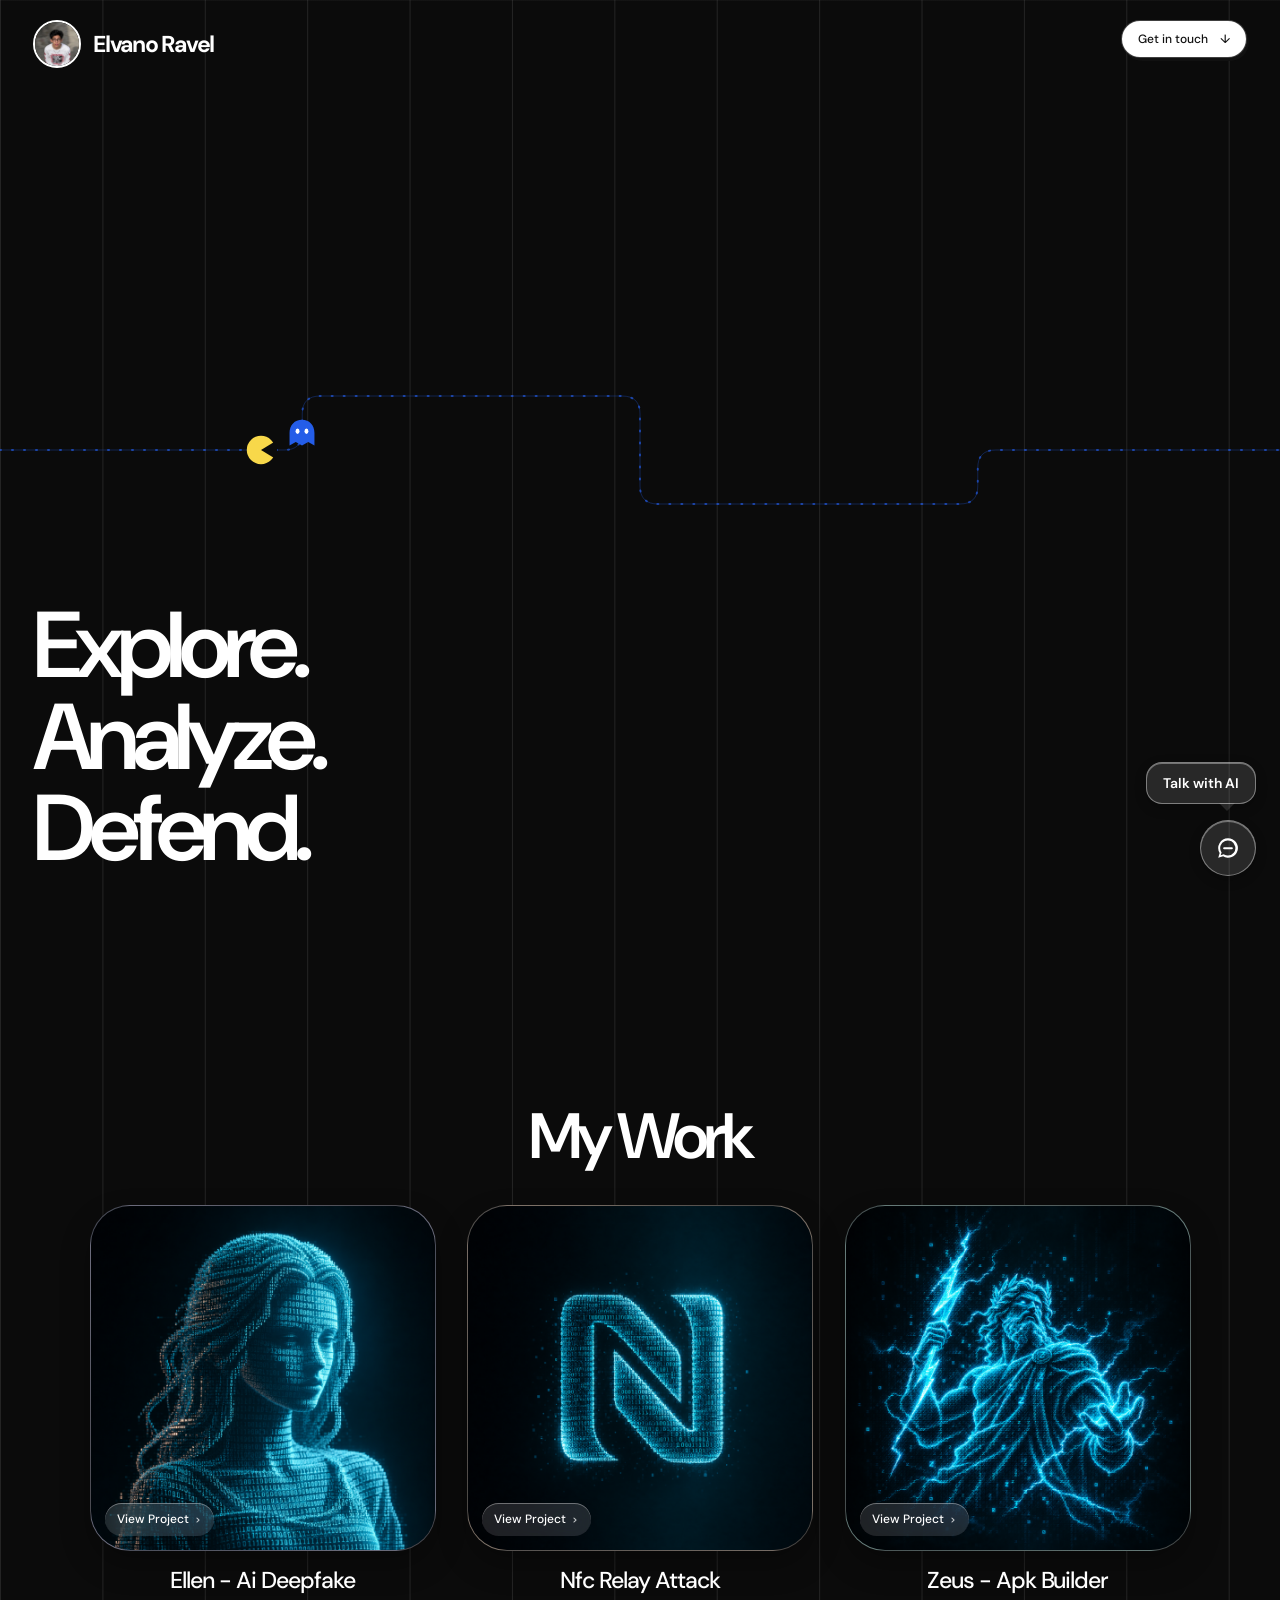
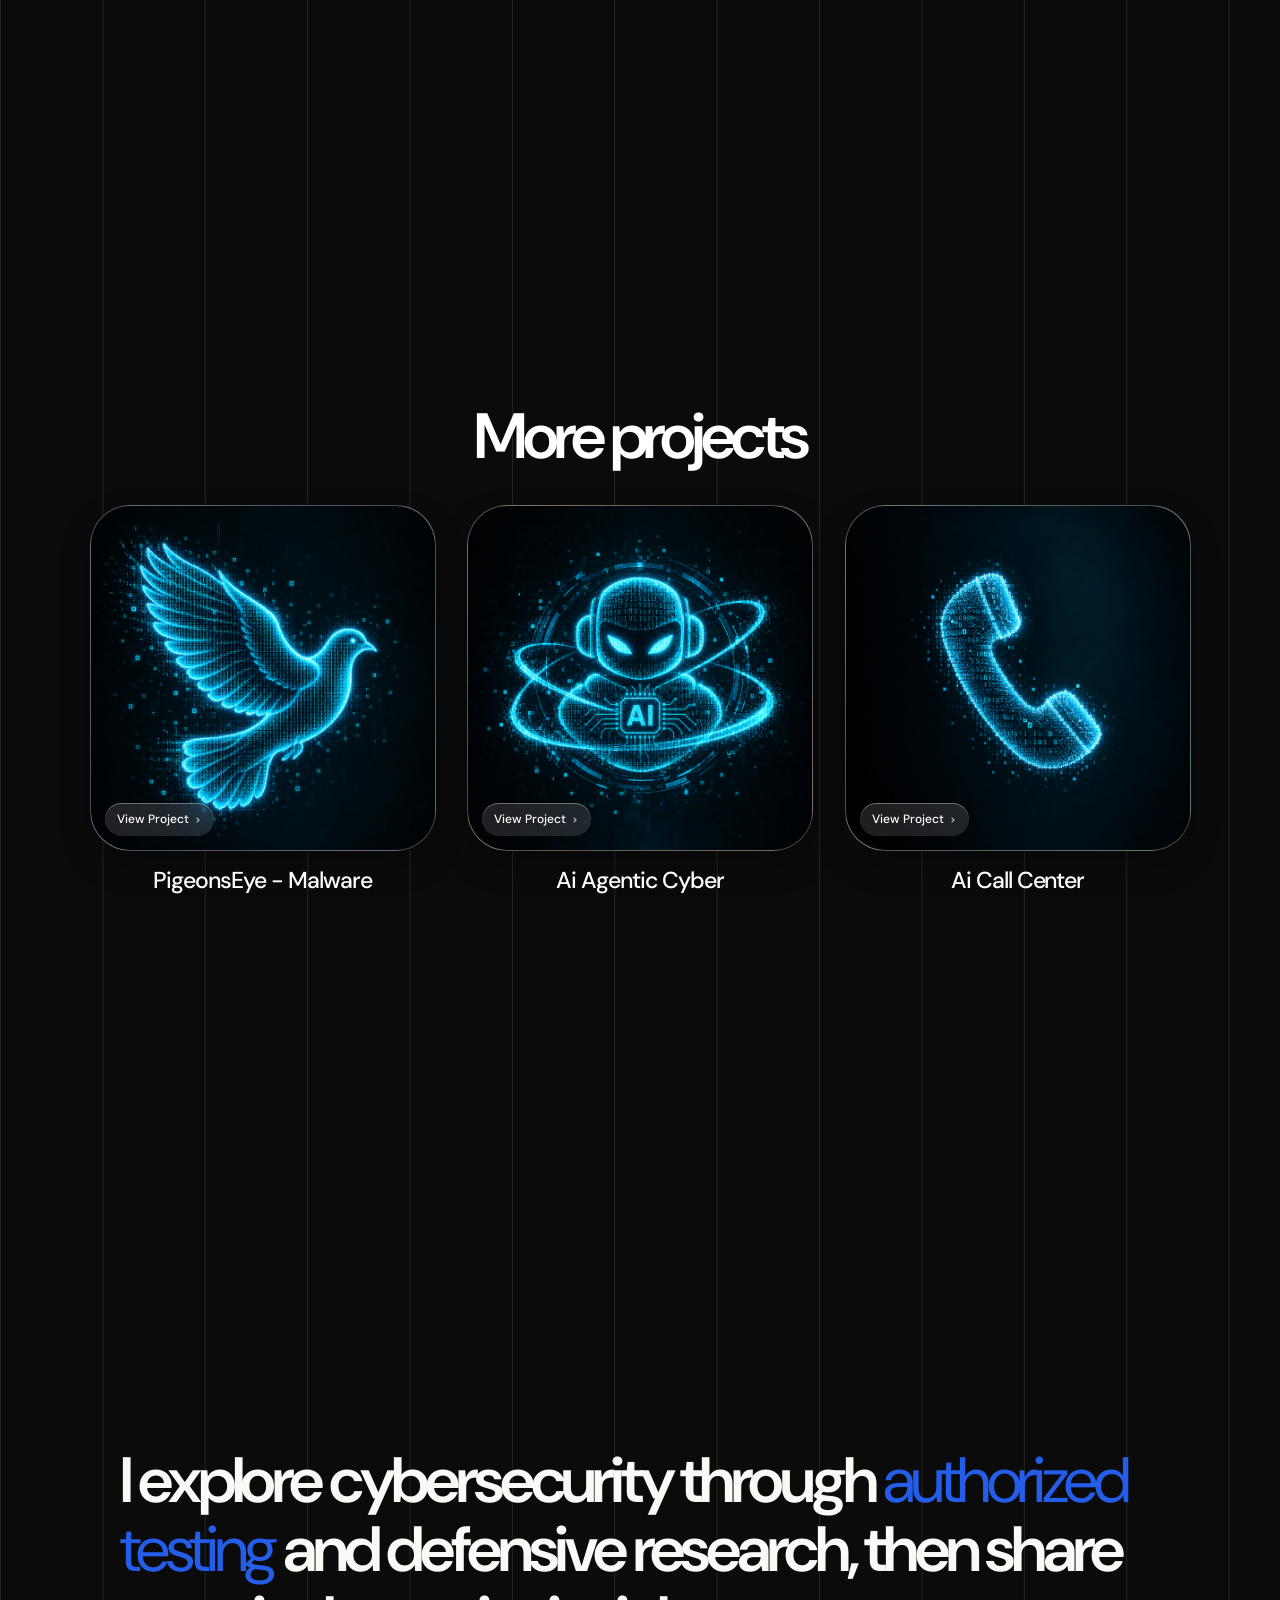
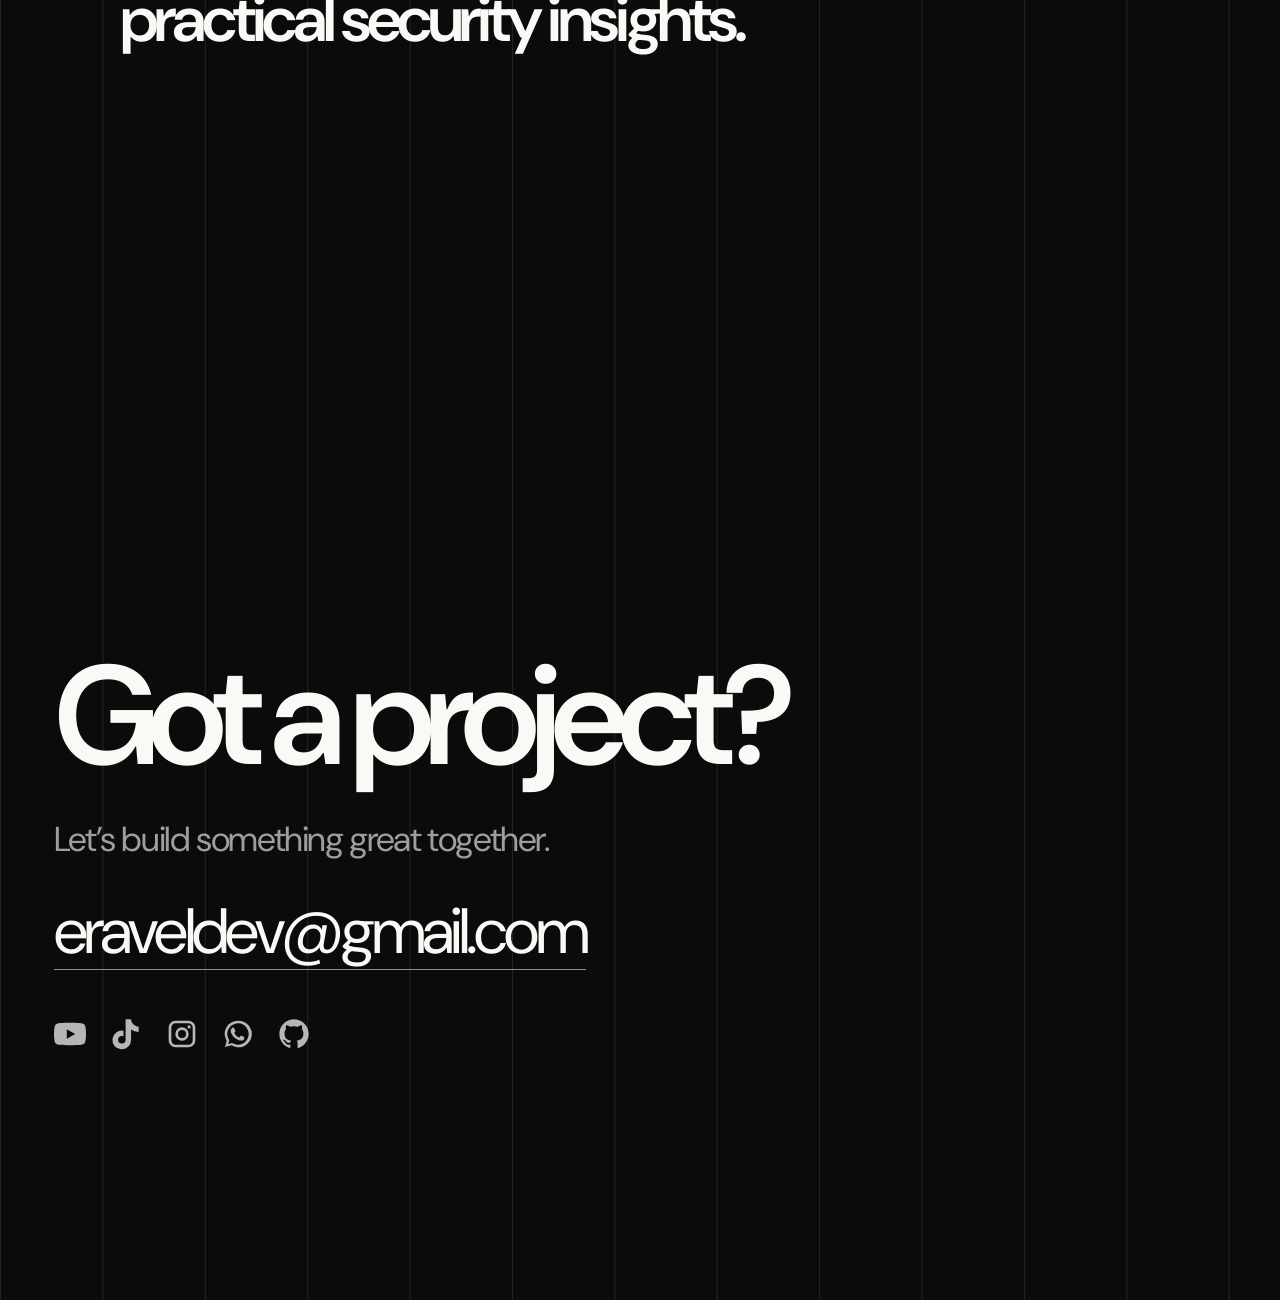
==== index.html @ 55f1217b "Add files via upload" ====
<!doctype html>
<html lang="en">
  <head>
    <meta charset="UTF-8" />
    <meta name="viewport" content="width=device-width, initial-scale=1.0" />
    <title>ElvanoRavel</title>
    <link rel="preconnect" href="https://fonts.googleapis.com" />
    <link rel="preconnect" href="https://fonts.gstatic.com" crossorigin />
    <link
      href="https://fonts.googleapis.com/css2?family=DM+Sans:wght@400;500;600;700&display=swap"
      rel="stylesheet"
    />
    <link rel="stylesheet" href="css/base.css" />
    <link rel="stylesheet" href="css/components.css" />
    <link rel="stylesheet" href="css/sections.css" />
    <link rel="stylesheet" href="css/animations.css" />
    <link rel="stylesheet" href="css/responsive.css" />
  </head>
  <body>
    <main>
      <section class="hero" aria-labelledby="hero-title" data-chat-theme="blue">
        <header class="site-header">
          <div class="identity">
            <img class="profile-photo" src="assets/profile.jpg" alt="Elvano Ravel" />
            <div class="wordmark">
              <strong>Elvano Ravel</strong>
            </div>
          </div>
          <a class="contact-link" href="#contact-title">Get in touch <span aria-hidden="true">↓</span></a>
        </header>

        <div class="arcade-chase" aria-hidden="true">
          <svg class="arcade-chase__map" viewBox="0 0 720 180" preserveAspectRatio="none" role="presentation">
            <path class="arcade-chase__track" d="M0 90H152Q170 90 170 72V54Q170 36 188 36H342Q360 36 360 54V126Q360 144 378 144H532Q550 144 550 126V108Q550 90 568 90H720" />
            <path class="arcade-chase__pellets" d="M0 90H152Q170 90 170 72V54Q170 36 188 36H342Q360 36 360 54V126Q360 144 378 144H532Q550 144 550 126V108Q550 90 568 90H720" />
          </svg>
          <svg class="arcade-chase__actor arcade-chase__runner" viewBox="0 0 36 36">
            <path d="M18 3C9.7 3 4 9.1 4 17.8V32l7-4 7 4 7-4 7 4V17.8C32 9.1 26.3 3 18 3Z" fill="#245de8" />
            <ellipse cx="13" cy="16" rx="2.2" ry="3" fill="#fff" />
            <ellipse cx="23" cy="16" rx="2.2" ry="3" fill="#fff" />
          </svg>
          <svg class="arcade-chase__actor arcade-chase__chomper" viewBox="0 0 36 36">
            <circle cx="18" cy="18" r="16" fill="#f8d84a" />
            <path class="arcade-chase__mouth" d="M18 18 36 7 36 29Z" fill="#0b0b0b" />
          </svg>
        </div>

        <div class="hero-copy">
          <h1 id="hero-title">
            <span class="hero-line"><span>Explore.</span></span>
            <span class="hero-line"><span>Analyze.</span></span>
            <span class="hero-line"><span>Defend.</span></span>
          </h1>
        </div>
      </section>

      <section class="my-work" aria-labelledby="work-title">
        <h2 class="work-title" id="work-title" data-reveal>My Work</h2>
        <div class="project-grid">
          <article class="project-card" data-reveal>
            <div class="project-image has-photo">
              <img src="assets/project-01.png" alt="Potret hologram digital wanita berbasis biner" />
              <a class="project-link" href="projects/ellen-ai-deepfake.html">
                View Project <span aria-hidden="true">&gt;</span>
              </a>
            </div>
            <h3>Ellen - Ai Deepfake</h3>
          </article>
          <article class="project-card" data-reveal>
            <div class="project-image has-photo">
              <img src="assets/project-03.png" alt="Logo N holografis dari kode biner bercahaya biru" />
              <a class="project-link" href="projects/nfc-relay-attack.html">
                View Project <span aria-hidden="true">&gt;</span>
              </a>
            </div>
            <h3>Nfc Relay Attack</h3>
          </article>
          <article class="project-card" data-reveal>
            <div class="project-image has-photo">
              <img src="assets/project-06.png" alt="Zeus holografis dengan petir digital bercahaya biru" />
              <a class="project-link" href="projects/zeus-apk-builder.html">
                View Project <span aria-hidden="true">&gt;</span>
              </a>
            </div>
            <h3>Zeus - Apk Builder</h3>
          </article>
        </div>
      </section>

      <section class="my-work-continuation" aria-labelledby="work-continuation-title">
        <h2 class="work-title" id="work-continuation-title" data-reveal>More projects</h2>
        <div class="project-grid">
          <article class="project-card" data-reveal>
            <div class="project-image has-photo">
              <img src="assets/project-04.png" alt="Merpati holografik dari kode biner bercahaya biru" />
              <a class="project-link" href="projects/pigeonseye-malware.html">
                View Project <span aria-hidden="true">&gt;</span>
              </a>
            </div>
            <h3>PigeonsEye - Malware</h3>
          </article>
          <article class="project-card" data-reveal>
            <div class="project-image has-photo">
              <img src="assets/project-05.png" alt="Agen AI sibernetik bercahaya biru dari kode biner" />
              <a class="project-link" href="projects/ai-agentic-cyber.html">
                View Project <span aria-hidden="true">&gt;</span>
              </a>
            </div>
            <h3>Ai Agentic Cyber</h3>
          </article>
          <article class="project-card" data-reveal>
            <div class="project-image has-photo">
              <img src="assets/project-02.png" alt="Gagang telepon holografik dari kode biner bercahaya biru" />
              <a class="project-link" href="projects/ai-call-center.html">
                View Project <span aria-hidden="true">&gt;</span>
              </a>
            </div>
            <h3>Ai Call Center</h3>
          </article>
        </div>
      </section>

      <section class="about" aria-label="About Elvano" data-chat-theme="white">
        <p data-reveal>
          I explore cybersecurity through
          <span class="scroll-fill-accent">authorized testing          </span> and defensive research, then share practical security insights.
        </p>
      </section>

      <section class="contact" aria-labelledby="contact-title" data-chat-theme="black">
        <div class="contact-copy">
          <h2 id="contact-title" data-reveal>Got a project?</h2>
          <p data-reveal>Let’s build something great together.</p>
          <a class="email-link" data-reveal href="mailto:eraveldev@gmail.com">eraveldev@gmail.com</a>
          <ul class="social-icons" aria-label="Social media" data-reveal>
            <li>
              <a href="https://youtube.com/@elvanoravel?si=dwqucn1NOBsUn6D-">
                <svg viewBox="0 0 24 24" aria-hidden="true">
                  <path d="M23.5 6.2a3 3 0 0 0-2.1-2.1C19.5 3.6 12 3.6 12 3.6s-7.5 0-9.4.5A3 3 0 0 0 .5 6.2 31 31 0 0 0 0 12a31 31 0 0 0 .5 5.8 3 3 0 0 0 2.1 2.1c1.9.5 9.4.5 9.4.5s7.5 0 9.4-.5a3 3 0 0 0 2.1-2.1A31 31 0 0 0 24 12a31 31 0 0 0-.5-5.8ZM9.6 15.6V8.4l6.3 3.6-6.3 3.6Z" />
                </svg>
                <span class="visually-hidden">YouTube</span>
              </a>
            </li>
            <li>
              <a href="https://www.tiktok.com/@elvan.dev?_r=1&amp;_t=ZS-9B7XVlkFUmX">
                <svg viewBox="0 0 24 24" aria-hidden="true">
                  <path d="M19.6 6.1a5.7 5.7 0 0 1-3.5-3.5 6.5 6.5 0 0 1-.3-1.6h-4.1v15.3a2.8 2.8 0 1 1-2.8-2.8c.4 0 .8.1 1.2.3V9.6a7 7 0 1 0 5.7 6.9V8.7a9.8 9.8 0 0 0 5.7 1.8V6.4c-.7 0-1.3-.1-1.9-.3Z" />
                </svg>
                <span class="visually-hidden">TikTok</span>
              </a>
            </li>
            <li>
              <a href="https://www.instagram.com/elvanoravel?exln=MTd2YnZmemU4eDFibg==">
                <svg viewBox="0 0 24 24" aria-hidden="true">
                  <path d="M7.2 2h9.6A5.2 5.2 0 0 1 22 7.2v9.6a5.2 5.2 0 0 1-5.2 5.2H7.2A5.2 5.2 0 0 1 2 16.8V7.2A5.2 5.2 0 0 1 7.2 2Zm0 2A3.2 3.2 0 0 0 4 7.2v9.6A3.2 3.2 0 0 0 7.2 20h9.6a3.2 3.2 0 0 0 3.2-3.2V7.2A3.2 3.2 0 0 0 16.8 4H7.2Zm4.8 3a5 5 0 1 1 0 10 5 5 0 0 1 0-10Zm0 2a3 3 0 1 0 0 6 3 3 0 0 0 0-6Zm5.3-3.5a1.2 1.2 0 1 1 0 2.4 1.2 1.2 0 0 1 0-2.4Z" />
                </svg>
                <span class="visually-hidden">Instagram</span>
              </a>
            </li>
            <li>
              <a href="https://wa.me/6287867738173">
                <svg viewBox="0 0 24 24" aria-hidden="true">
                  <path d="M12 2a9.9 9.9 0 0 0-8.5 15l-1.3 4.8 4.9-1.3A10 10 0 1 0 12 2Zm0 18a8 8 0 0 1-4.1-1.1l-.3-.2-2.9.8.8-2.8-.2-.3A8 8 0 1 1 12 20Zm4.4-5.9c-.2-.1-1.5-.8-1.7-.8s-.4-.1-.6.1-.7.8-.8 1c-.2.2-.3.2-.6.1a6.7 6.7 0 0 1-2-1.2 7.4 7.4 0 0 1-1.4-1.8c-.2-.3 0-.4.1-.6l.4-.4.2-.4v-.5l-.8-1.8c-.2-.5-.4-.4-.6-.4h-.5c-.2 0-.5.1-.7.3-.2.3-.9.9-.9 2.1s.9 2.4 1 2.6c.1.2 1.8 2.8 4.4 3.9.6.3 1.1.4 1.4.5.6.2 1.2.2 1.6.1.5-.1 1.5-.6 1.7-1.2.2-.6.2-1.1.1-1.2-.1-.1-.3-.2-.5-.3Z" />
                </svg>
                <span class="visually-hidden">WhatsApp</span>
              </a>
            </li>
            <li>
              <a href="https://github.com/ElvanoRavel">
                <svg viewBox="0 0 24 24" aria-hidden="true">
                  <path d="M12 .9a11.1 11.1 0 0 0-3.5 21.6c.55.1.76-.24.76-.53v-2.02c-3.1.68-3.76-1.32-3.76-1.32-.5-1.3-1.24-1.65-1.24-1.65-1.01-.7.08-.69.08-.69 1.12.08 1.7 1.15 1.7 1.15.99 1.7 2.6 1.2 3.23.91.1-.72.39-1.2.7-1.48-2.48-.28-5.09-1.24-5.09-5.52 0-1.22.44-2.22 1.15-3-.12-.28-.5-1.42.11-2.96 0 0 .94-.3 3.05 1.15a10.6 10.6 0 0 1 5.55 0c2.12-1.44 3.05-1.15 3.05-1.15.61 1.54.23 2.68.11 2.96.72.78 1.15 1.78 1.15 3 0 4.29-2.61 5.23-5.1 5.5.4.35.75 1.03.75 2.08v3.04c0 .3.2.64.77.53A11.1 11.1 0 0 0 12 .9Z" />
                </svg>
                <span class="visually-hidden">GitHub</span>
              </a>
            </li>
          </ul>
        </div>
        <p class="copyright" data-reveal>© 2026 Elvano Ravel</p>
      </section>
    </main>
    <div class="chat-widget">
      <span class="chat-label">Talk with AI</span>
      <button
        class="chat-bubble"
        type="button"
        aria-label="Talk with AI"
        aria-haspopup="dialog"
        aria-controls="talk-dialog"
      >
        <svg viewBox="0 0 24 24" aria-hidden="true">
          <path d="M12 3a9 9 0 0 0-7.7 13.65L3 21l4.5-1.3A9 9 0 1 0 12 3Zm0 16a7 7 0 0 1-3.6-1l-.4-.2-2.7.8.8-2.6-.3-.4A7 7 0 1 1 12 19Zm-3.5-7.8a1 1 0 1 0 0 2h7a1 1 0 1 0 0-2h-7Z" />
        </svg>
      </button>
    </div>
    <dialog class="talk-dialog" id="talk-dialog" aria-labelledby="talk-dialog-message">
      <button class="talk-dialog-close" type="button" aria-label="Tutup">×</button>
      <p id="talk-dialog-message" lang="id">Hi, terimakasih sudah mengunjungi portfolio saya, fitur talk with ai akan segera hadir ya!</p>
    </dialog>
    <script src="js/main.js" defer></script>
  </body>
</html>
---- css/base.css ----
:root {
  --glass-surface: rgba(255, 255, 255, 0.12);
  font-family: "DM Sans", sans-serif;
  font-synthesis: none;
  text-rendering: optimizeLegibility;
  -webkit-font-smoothing: antialiased;
  -moz-osx-font-smoothing: grayscale;
  color: #fff;
  background: #0b0b0b;
}

* {
  box-sizing: border-box;
}

html {
  min-height: 100%;
  scroll-snap-type: y mandatory;
  scroll-behavior: smooth;
}

body {
  min-height: 100vh;
  margin: 0;
  background-color: #0b0b0b;
}

@media (hover: hover) and (pointer: fine) {
  html,
  html * {
    cursor: url("data:image/svg+xml,%3Csvg xmlns='http://www.w3.org/2000/svg' width='20' height='20' viewBox='0 0 32 32'%3E%3Cg transform='rotate(240 16 16)' fill='none' stroke-linecap='round' stroke-linejoin='round'%3E%3Cpath d='M8 5 24 16 8 27' stroke='%230b0b0b' stroke-opacity='.9' stroke-width='7'/%3E%3Cpath d='M8 5 24 16 8 27' stroke='%23245de8' stroke-width='4.5'/%3E%3C/g%3E%3C/svg%3E") 4 4, auto;
  }
}

.pointer-trail {
  position: fixed;
  inset: 0;
  z-index: 2000;
  overflow: hidden;
  pointer-events: none;
}

.pointer-trail__glyph {
  position: absolute;
  color: rgba(36, 93, 232, 0.88);
  font-family: Consolas, "Courier New", monospace;
  font-size: var(--glyph-size);
  font-weight: 700;
  line-height: 0.82;
  white-space: pre;
  text-shadow: 0 0 5px rgba(36, 93, 232, 0.7);
  animation: pointer-trail-fade 620ms ease-out forwards;
}

@keyframes pointer-trail-fade {
  to {
    opacity: 0;
    transform: translate3d(var(--glyph-drift-x), var(--glyph-drift-y), 0) scale(0.72);
  }
}

@media (hover: none) and (pointer: coarse) {
  a:active,
  button:active {
    filter: brightness(1.35);
    transform: scale(0.97);
  }

  a,
  button {
    -webkit-tap-highlight-color: transparent;
    transition: filter 120ms ease, transform 120ms ease;
  }
}

@media (prefers-reduced-motion: reduce) {
  a,
  button {
    transition: none;
  }

  .pointer-trail__glyph {
    animation-duration: 1ms;
  }
}

main > section {
  scroll-snap-align: start;
  scroll-snap-stop: always;
}

a {
  color: inherit;
  text-decoration: none;
}
---- css/components.css ----
.chat-widget {
  --chat-glass: var(--glass-surface);
  --chat-border: rgba(255, 255, 255, 0.4);
  position: fixed;
  right: 24px;
  bottom: 24px;
  z-index: 10;
  display: flex;
  flex-direction: column;
  align-items: flex-end;
  gap: 16px;
  animation: chat-widget-enter 700ms 900ms cubic-bezier(0.2, 0.75, 0.25, 1) both;
}

.chat-label {
  position: relative;
  padding: 11px 16px;
  border: 1px solid var(--chat-border);
  border-radius: 16px;
  background: var(--chat-glass);
  -webkit-backdrop-filter: blur(12px) saturate(160%);
  backdrop-filter: blur(12px) saturate(160%);
  box-shadow:
    inset 0 1px 0 rgba(255, 255, 255, 0.35),
    0 4px 12px rgba(0, 0, 0, 0.24);
  color: #fff;
  font-size: 14px;
  font-weight: 600;
  animation: chat-bubble-float 3s ease-in-out 1.6s infinite;
  transition:
    border-color 400ms ease,
    color 400ms ease,
    box-shadow 400ms ease;
}

.chat-label::after {
  position: absolute;
  right: 20px;
  bottom: -8px;
  width: 0;
  height: 0;
  border-top: 8px solid var(--chat-glass);
  border-right: 8px solid transparent;
  border-left: 8px solid transparent;
  content: "";
}

.chat-bubble {
  display: grid;
  width: 56px;
  height: 56px;
  place-items: center;
  padding: 14px;
  border: 1px solid var(--chat-border);
  border-radius: 50%;
  background: var(--chat-glass);
  -webkit-backdrop-filter: blur(12px) saturate(160%);
  backdrop-filter: blur(12px) saturate(160%);
  box-shadow:
    inset 0 1px 0 rgba(255, 255, 255, 0.35),
    0 4px 12px rgba(0, 0, 0, 0.24);
  color: #fff;
  cursor: pointer;
  animation: chat-bubble-float 3s ease-in-out 1.6s infinite;
  transition:
    border-color 400ms ease,
    color 400ms ease,
    box-shadow 400ms ease;
}

.chat-bubble svg {
  display: block;
  width: 100%;
  height: 100%;
  fill: currentColor;
}

.chat-bubble:focus-visible {
  outline: 3px solid #245de8;
  outline-offset: 3px;
}

.talk-dialog {
  position: fixed;
  inset: 0;
  z-index: 1000;
  width: 100vw;
  max-width: none;
  height: 100vh;
  height: 100dvh;
  max-height: none;
  margin: 0;
  padding: 0;
  border: 0;
  overflow: hidden;
  background: #fff;
  color: #101010;
  text-align: center;
}

.talk-dialog[open] {
  display: grid;
  align-content: center;
  justify-items: center;
  padding: clamp(32px, 8vw, 120px);
}

.talk-dialog::backdrop {
  background: #fff;
  opacity: 1;
}

.talk-dialog p {
  width: min(100%, 1000px);
  margin: 0;
  font-size: clamp(28px, 5vw, 64px);
  font-weight: 600;
  letter-spacing: -0.06em;
  line-height: 1.08;
}

.talk-dialog-close {
  position: absolute;
  top: 24px;
  left: 24px;
  display: grid;
  width: 36px;
  height: 36px;
  place-items: center;
  padding: 0;
  border: 1px solid #101010;
  border-radius: 50%;
  background: #fff;
  box-shadow: 2px 3px 0 #111;
  color: #101010;
  font-family: inherit;
  font-size: 22px;
  font-weight: 400;
  line-height: 1;
  cursor: pointer;
  transform: none;
}

.talk-dialog-close:focus-visible {
  outline: 3px solid #245de8;
  outline-offset: 3px;
}
---- css/sections.css ----
.hero {
  position: relative;
  display: flex;
  min-height: 100vh;
  min-height: 100svh;
  flex-direction: column;
  overflow: hidden;
  padding: 20px 2.6vw 25px;
  background-color: #0b0b0b;
  background-image:
    linear-gradient(to right, rgba(255, 255, 255, 0.1) 1px, transparent 1px),
    linear-gradient(to bottom, rgba(255, 255, 255, 0.035) 1px, transparent 1px);
  background-size: 8vw 100%, 100% 100%;
}

.arcade-chase {
  position: absolute;
  top: 50%;
  left: 0;
  width: 100%;
  height: clamp(100px, 18vw, 180px);
  z-index: 1;
  pointer-events: none;
  transform: translateY(-50%);
}

.arcade-chase__map {
  position: absolute;
  inset: 0;
  display: block;
  width: 100%;
  height: 100%;
  overflow: visible;
}

.arcade-chase__track,
.arcade-chase__pellets {
  fill: none;
  stroke: #245de8;
  vector-effect: non-scaling-stroke;
}

.arcade-chase__track {
  stroke-width: 1;
  stroke-opacity: 0.3;
  stroke-linecap: round;
  stroke-linejoin: round;
}

.arcade-chase__pellets {
  stroke-width: 2;
  stroke-opacity: 0.65;
  stroke-dasharray: 1 11;
  stroke-linecap: round;
}

.arcade-chase__mouth {
  transform-box: fill-box;
  transform-origin: center;
  animation: arcade-chase-chomp 280ms ease-in-out infinite alternate;
}

.arcade-chase__actor {
  position: absolute;
  top: 0;
  left: 0;
  display: block;
  width: clamp(22px, 2.5vw, 32px);
  height: clamp(22px, 2.5vw, 32px);
  overflow: visible;
  opacity: 0;
  will-change: transform;
}

.my-work {
  display: flex;
  min-height: 100vh;
  min-height: 100svh;
  flex-direction: column;
  align-items: center;
  justify-content: center;
  gap: clamp(24px, 4vh, 48px);
  padding: 8vh 7vw;
  background-color: #0b0b0b;
  background-image: linear-gradient(to right, rgba(255, 255, 255, 0.1) 1px, transparent 1px);
  background-size: 8vw 100%;
}

.my-work-continuation {
  display: flex;
  min-height: 100vh;
  min-height: 100svh;
  flex-direction: column;
  align-items: center;
  justify-content: center;
  gap: clamp(24px, 4vh, 48px);
  padding: 8vh 7vw;
  background-color: #0b0b0b;
  background-image: linear-gradient(to right, rgba(255, 255, 255, 0.1) 1px, transparent 1px);
  background-size: 8vw 100%;
}

.work-title {
  width: 100%;
  margin: 0;
  font-size: clamp(36px, 5vw, 68px);
  font-weight: 600;
  letter-spacing: -0.07em;
  line-height: 1;
  text-align: center;
}

.project-grid {
  display: grid;
  width: 100%;
  max-width: 1260px;
  grid-template-columns: repeat(auto-fit, minmax(min(100%, 300px), 1fr));
  gap: clamp(16px, 2.5vw, 36px);
}

.project-card {
  position: relative;
  min-width: 0;
  width: 100%;
  max-width: 480px;
  justify-self: center;
  padding: 0;
  border: 0;
  border-radius: 0;
  background: transparent;
  box-shadow: none;
  backdrop-filter: none;
  -webkit-backdrop-filter: none;
}

.project-card > * {
  position: relative;
  z-index: 1;
}

.project-image {
  position: relative;
  display: grid;
  container-type: inline-size;
  aspect-ratio: 1;
  place-items: center;
  overflow: hidden;
  border: 1px solid rgba(255, 255, 255, 0.14);
  border-radius: clamp(24px, 3.2vw, 40px);
  background:
    radial-gradient(ellipse at 70% 28%, rgba(255, 255, 255, 0.2), transparent 34%),
    linear-gradient(135deg, #292d3a, #55566a 52%, #25252b);
  box-shadow:
    inset 0 1px 0 rgba(255, 255, 255, 0.16),
    inset 0 -1px 0 rgba(255, 255, 255, 0.04),
    0 14px 30px rgba(0, 0, 0, 0.28);
  color: rgba(255, 255, 255, 0.76);
}

.project-image.has-photo::before {
  content: none;
}

.project-image > img {
  position: absolute;
  inset: 0;
  display: block;
  width: 100%;
  height: 100%;
  object-fit: cover;
}

.project-card:nth-child(2) .project-image {
  background:
    radial-gradient(ellipse at 28% 72%, rgba(240, 197, 149, 0.28), transparent 38%),
    linear-gradient(135deg, #34312f, #66594f 52%, #252321);
}

.project-card:nth-child(3) .project-image {
  background:
    radial-gradient(ellipse at 72% 34%, rgba(147, 195, 190, 0.28), transparent 38%),
    linear-gradient(135deg, #293536, #4f6966 52%, #232829);
}

.project-image::before {
  position: absolute;
  width: 58%;
  height: 58%;
  border: 1px solid rgba(255, 255, 255, 0.2);
  border-radius: 50%;
  content: "";
}

.project-image span {
  position: relative;
  padding: 0;
  border: 0;
  border-radius: 0;
  background: transparent;
  color: rgba(255, 255, 255, 0.72);
  font-size: 10px;
  font-weight: 600;
  letter-spacing: 0.12em;
  text-transform: uppercase;
}

.project-card h3 {
  margin: 14px 0 0;
  font-size: clamp(18px, 1.8vw, 24px);
  font-weight: 500;
  letter-spacing: -0.045em;
  text-align: center;
}

.project-link {
  position: absolute;
  bottom: clamp(4px, 4cqw, 16px);
  left: clamp(4px, 4cqw, 16px);
  z-index: 2;
  display: inline-flex;
  align-items: center;
  gap: clamp(2px, 1.75cqw, 7px);
  max-width: calc(100% - 2 * clamp(4px, 4cqw, 16px));
  padding: clamp(4px, 2.5cqw, 10px) clamp(4px, 3.5cqw, 14px);
  border-radius: 999px;
  background: var(--glass-surface);
  -webkit-backdrop-filter: blur(12px) saturate(160%);
  backdrop-filter: blur(12px) saturate(160%);
  box-shadow: inset 0 1px 0 rgba(255, 255, 255, 0.35);
  color: #fff;
  font-size: clamp(7px, 3.5cqw, 14px);
  font-weight: 500;
  white-space: nowrap;
  transition: background-color 180ms ease, box-shadow 180ms ease;
}

.project-link:hover {
  background: rgba(255, 255, 255, 0.2);
  box-shadow: inset 0 1px 0 rgba(255, 255, 255, 0.45);
}

.project-link:focus-visible {
  outline: 2px solid #fff;
  outline-offset: 2px;
}

.project-link span {
  transition: transform 180ms ease;
}

.project-link:hover span {
  transform: translateX(3px);
}

.about {
  display: flex;
  min-height: 100vh;
  min-height: 100svh;
  align-items: center;
  padding: 9vh 9.4vw;
  background-color: #0b0b0b;
  background-image: linear-gradient(to right, rgba(255, 255, 255, 0.1) 1px, transparent 1px);
  background-size: 8vw 100%;
  color: #faf9f6;
}

.about p {
  width: min(100%, 1320px);
  margin: 0;
  font-size: clamp(36px, 5vw, 72px);
  font-weight: 600;
  letter-spacing: -0.065em;
  line-height: 1.08;
  text-align: left;
}

.about p .scroll-fill-accent {
  color: #245de8;
  font-weight: 400;
}

.contact {
  position: relative;
  display: flex;
  min-height: 100vh;
  min-height: 100svh;
  align-items: center;
  overflow: clip;
  padding: 9vh 4.2vw;
  background-color: #0b0b0b;
  background-image: linear-gradient(to right, rgba(255, 255, 255, 0.1) 1px, transparent 1px);
  background-size: 8vw 100%;
  color: #faf9f6;
}

.contact .copyright {
  position: absolute;
  bottom: 25px;
  left: 4.2vw;
  margin: 0;
  color: rgba(250, 249, 246, 0.6);
  font-size: 13px;
}

.contact-copy {
  width: min(100%, 1320px);
}

.contact h2 {
  margin: 0;
  font-size: clamp(64px, 11vw, 156px);
  font-weight: 600;
  letter-spacing: -0.075em;
  line-height: 0.95;
}

.contact p {
  margin: 33px 0;
  color: rgba(250, 249, 246, 0.62);
  font-size: clamp(20px, 2.7vw, 36px);
  letter-spacing: -0.04em;
}

.email-link {
  display: inline-block;
  border-bottom: 1px solid rgba(250, 249, 246, 0.55);
  font-size: clamp(28px, 5vw, 64px);
  letter-spacing: -0.06em;
  line-height: 1.15;
  overflow-wrap: anywhere;
  transition: border-color 180ms ease, color 180ms ease, transform 180ms ease;
}

.email-link:hover,
.email-link:focus-visible {
  border-color: #fff;
  color: #fff;
  transform: translateY(-2px);
}

.social-icons {
  display: flex;
  flex-wrap: wrap;
  gap: 24px;
  margin: 48px 0 0;
  padding: 0;
  list-style: none;
}

.social-icons li {
  display: grid;
  width: 32px;
  height: 32px;
  place-items: center;
  color: rgba(250, 249, 246, 0.72);
  transition: color 220ms ease, transform 220ms ease;
}

.social-icons a {
  display: block;
  width: 100%;
  height: 100%;
  color: inherit;
}

.social-icons a:focus-visible {
  border-radius: 3px;
  outline: 2px solid #fff;
  outline-offset: 3px;
}

.social-icons li:hover {
  color: #fff;
  transform: translateY(-4px) scale(1.08);
}

.social-icons svg {
  display: block;
  width: 100%;
  height: 100%;
  fill: currentColor;
}

.visually-hidden {
  position: absolute;
  width: 1px;
  height: 1px;
  overflow: hidden;
  clip: rect(0, 0, 0, 0);
  white-space: nowrap;
  clip-path: inset(50%);
}

.site-header {
  position: relative;
  z-index: 2;
  display: flex;
  align-items: flex-start;
  justify-content: space-between;
  gap: 24px;
}

.hero-copy {
  position: relative;
  z-index: 1;
  width: min(100%, 1120px);
  margin: auto 0 0;
}

.hero-copy h1 {
  margin: 0;
  font-size: clamp(42px, 7.3vw, 108px);
  font-weight: 600;
  letter-spacing: -0.075em;
  line-height: 0.98;
}

.hero-line {
  display: block;
  overflow: hidden;
  padding-bottom: 0.08em;
  margin-bottom: -0.08em;
}

.hero-line > span {
  display: block;
  animation: hero-line-enter 950ms cubic-bezier(0.16, 1, 0.3, 1) both;
}

.hero-line:nth-child(1) > span {
  animation-delay: 220ms;
}

.hero-line:nth-child(2) > span {
  animation-delay: 360ms;
}

.hero-line:nth-child(3) > span {
  animation-delay: 500ms;
}

.motion-ready [data-reveal] {
  opacity: 0;
  filter: blur(5px);
  transform: translateY(28px);
  transition:
    opacity 850ms cubic-bezier(0.2, 0.75, 0.25, 1),
    filter 850ms cubic-bezier(0.2, 0.75, 0.25, 1),
    transform 850ms cubic-bezier(0.2, 0.75, 0.25, 1);
}

.motion-ready [data-reveal].is-visible {
  opacity: 1;
  filter: blur(0);
  transform: translateY(0);
}

.contact h2[data-reveal] {
  transition-delay: 0ms;
}

.contact p[data-reveal] {
  transition-delay: 100ms;
}

.contact .email-link[data-reveal] {
  transition-delay: 200ms;
}

.contact .social-icons[data-reveal] {
  transition-delay: 300ms;
}

.contact .copyright[data-reveal] {
  transition-delay: 400ms;
}

.identity {
  display: flex;
  align-items: center;
  gap: 12px;
  animation: text-enter 700ms 80ms cubic-bezier(0.2, 0.75, 0.25, 1) both;
}

.wordmark {
  display: grid;
  font-size: clamp(17px, 1.8vw, 27px);
  letter-spacing: -0.055em;
  line-height: 1.05;
}

.wordmark strong {
  font-weight: 700;
}

.wordmark span {
  font-weight: 400;
}

.contact-link {
  display: inline-flex;
  min-height: 38px;
  align-items: center;
  gap: 12px;
  padding: 0 16px;
  border: 1px solid rgba(0, 0, 0, 0.75);
  border-radius: 999px;
  background: #fff;
  box-shadow: 2px 3px 0 #111;
  color: #111;
  font-size: 12px;
  font-weight: 500;
  animation: text-enter 650ms 160ms cubic-bezier(0.2, 0.75, 0.25, 1) both;
  transition: transform 220ms ease, box-shadow 220ms ease;
}

.contact-link:hover {
  box-shadow: 4px 5px 0 #111;
  transform: translate(-2px, -2px);
}

.contact-link span {
  display: inline-block;
  transition: transform 220ms ease;
}

.contact-link:hover span {
  transform: translateY(3px);
}

.profile-photo {
  display: block;
  width: 48px;
  aspect-ratio: 1;
  flex: 0 0 auto;
  border: 2px solid #fff;
  border-radius: 50%;
  object-fit: cover;
  object-position: center 36%;
}
---- css/animations.css ----
@keyframes text-enter {
  from {
    opacity: 0;
    filter: blur(8px);
    transform: translateY(18px);
  }
  to {
    opacity: 1;
    filter: blur(0);
    transform: translateY(0);
  }
}

@keyframes hero-line-enter {
  from {
    opacity: 0;
    transform: translateY(110%);
  }
  to {
    opacity: 1;
    transform: translateY(0);
  }
}

@keyframes arcade-chase-chomp {
  from {
    transform: scaleY(1);
  }
  to {
    transform: scaleY(0.08);
  }
}

@keyframes chat-widget-enter {
  from {
    opacity: 0;
    transform: translateY(14px) scale(0.96);
  }
  to {
    opacity: 1;
    transform: translateY(0) scale(1);
  }
}

@keyframes chat-bubble-float {
  0%,
  100% {
    transform: translateY(0);
  }
  50% {
    transform: translateY(-5px);
  }
}

@keyframes chat-bubble-float-reduced {
  0%,
  100% {
    transform: translateY(0);
  }
  50% {
    transform: translateY(-2px);
  }
}
---- css/responsive.css ----
@media (max-width: 700px) {
  .hero {
    padding: 20px 6vw 28px;
    background-size: 16vw 100%, 100% 100%;
  }

  .chat-bubble {
    width: 50px;
    height: 50px;
  }

  .chat-widget {
    right: 16px;
    bottom: 16px;
  }

  .chat-label {
    padding: 10px 14px;
    font-size: 13px;
  }

  .about {
    min-height: 100vh;
    min-height: 100svh;
    padding: 8vh 7vw;
    background-size: 16vw 100%;
  }

  .my-work {
    background-size: 16vw 100%;
  }

  .my-work-continuation {
    background-size: 16vw 100%;
  }

  .my-work,
  .my-work-continuation {
    align-items: center;
    gap: clamp(6px, 1.8svh, 16px);
    padding: clamp(8px, 2.5svh, 22px) 6vw;
  }

  .work-title {
    width: 100%;
    font-size: clamp(22px, 7vw, 32px);
    text-align: center;
  }

  .project-grid {
    width: min(100%, 560px);
    grid-template-columns: repeat(2, minmax(0, 1fr));
    gap: clamp(8px, 2.2svh, 18px);
  }

  .project-card:last-child:nth-child(odd) {
    grid-column: 1 / -1;
    width: calc((100% - clamp(8px, 2.2svh, 18px)) / 2);
  }

  .project-image {
    aspect-ratio: 1;
  }

  .project-card {
    max-width: 100%;
  }

  .project-card h3 {
    margin-top: 6px;
    font-size: 17px;
  }

  .project-link {
    bottom: clamp(4px, 4cqw, 8px);
    left: clamp(4px, 4cqw, 8px);
    gap: clamp(2px, 1.75cqw, 5px);
    max-width: calc(100% - 2 * clamp(4px, 4cqw, 8px));
    padding: clamp(3px, 2.2cqw, 7px) clamp(4px, 2.8cqw, 9px);
    font-size: clamp(6px, 3.5cqw, 12px);
  }

  .project-image span {
    padding: 5px 6px;
    font-size: clamp(6px, 1.8vw, 8px);
    letter-spacing: 0.06em;
  }

  .about p {
    font-size: clamp(22px, 6vw, 40px);
  }

  .contact {
    min-height: 100vh;
    min-height: 100svh;
    padding: 8vh 6vw 140px;
    background-size: 16vw 100%;
  }

  .contact .copyright {
    bottom: 20px;
    left: 6vw;
    font-size: 12px;
  }

  .contact p {
    margin: 26px 0;
  }

  .email-link {
    font-size: clamp(26px, 7.5vw, 42px);
  }

  .social-icons {
    gap: 20px;
    margin-top: 40px;
  }

  .social-icons li {
    width: 28px;
    height: 28px;
  }

  .wordmark {
    font-size: 17px;
  }

  .site-header {
    gap: 12px;
  }

  .hero-copy h1 {
    font-size: clamp(39px, 10.5vw, 68px);
  }

  .identity {
    min-width: 0;
    gap: 9px;
  }

  .contact-link {
    flex: 0 0 auto;
  }

  .profile-photo {
    width: 40px;
  }

  .contact-link {
    min-height: 35px;
    padding: 0 13px;
    font-size: 11px;
  }

}

@media (min-width: 701px) and (max-width: 1129px) {
  .my-work,
  .my-work-continuation {
    gap: clamp(14px, 3svh, 28px);
    padding-block: 6svh;
  }

  .project-grid {
    grid-template-columns: repeat(4, minmax(0, 1fr));
    gap: clamp(14px, 2.5vw, 24px);
  }

  .project-card {
    grid-column: span 2;
    max-width: min(380px, calc((100svh - 330px) / 2));
  }

  .project-card:last-child:nth-child(odd) {
    grid-column: 2 / span 2;
  }

  .project-image {
    aspect-ratio: 1;
  }
}

@media (max-height: 430px) and (max-width: 700px) {
  .my-work,
  .my-work-continuation {
    gap: clamp(4px, 1svh, 8px);
    padding: 8px 6vw;
    justify-content: center;
  }

  .work-title {
    font-size: clamp(18px, 5vw, 26px);
  }

  .project-grid {
    gap: clamp(4px, 1svh, 8px);
  }

  .project-card h3 {
    margin-top: 4px;
    font-size: clamp(12px, 4vw, 16px);
  }
}

@media (orientation: landscape) and (max-height: 430px) and (max-width: 700px) {
  .project-grid {
    width: 100%;
    grid-template-columns: repeat(3, minmax(0, 1fr));
  }

  .project-card,
  .project-card:last-child:nth-child(odd) {
    grid-column: auto;
    width: 100%;
    max-width: none;
  }

  .project-image {
    width: min(100%, clamp(64px, 9vw, 76px));
    justify-self: center;
  }

  .project-link {
    gap: clamp(2px, 1.75cqw, 3px);
    max-width: calc(100% - 2 * clamp(3px, 4cqw, 6px));
    padding: clamp(3px, 2.2cqw, 5px) clamp(3px, 2.8cqw, 6px);
    font-size: clamp(6px, 3.5cqw, 10px);
  }

}

@media (max-width: 300px) {
  .identity {
    min-width: 0;
    gap: 7px;
  }

  .profile-photo {
    width: 34px;
  }

  .wordmark {
    font-size: 14px;
  }

  .site-header {
    gap: 8px;
  }

  .contact-link {
    gap: 6px;
    min-height: 32px;
    padding: 0 9px;
    font-size: 10px;
  }

  .hero-copy h1 {
    font-size: clamp(30px, 11vw, 34px);
  }

  .project-link {
    gap: clamp(2px, 1.75cqw, 4px);
    padding: clamp(3px, 2.2cqw, 6px) clamp(4px, 2.8cqw, 7px);
    font-size: clamp(6px, 3.5cqw, 10px);
  }
}

@media (max-width: 300px) and (min-height: 431px) {
  .project-image {
    width: min(100%, 80px);
    justify-self: center;
  }

  .project-link {
    white-space: nowrap;
  }
}

@media (min-width: 301px) and (max-width: 350px) and (min-height: 431px) {
  .project-image {
    width: min(100%, 80px);
    justify-self: center;
  }

  .project-link {
    white-space: nowrap;
  }
}

@media (max-height: 600px) and (min-width: 701px) {
  .my-work,
  .my-work-continuation {
    justify-content: center;
    gap: clamp(8px, 2svh, 16px);
    padding-block: clamp(12px, 4svh, 24px);
  }

  .work-title {
    font-size: clamp(24px, 5vw, 44px);
  }

  .project-grid {
    grid-template-columns: repeat(3, minmax(0, 1fr));
    gap: clamp(8px, 2vw, 18px);
  }

  .project-card,
  .project-card:last-child:nth-child(odd) {
    grid-column: auto;
    width: 100%;
    max-width: none;
  }

  .project-image {
    aspect-ratio: 1;
    width: min(100%, 180px);
    justify-self: center;
  }

  .project-card h3 {
    margin-top: 6px;
    font-size: clamp(14px, 2vw, 18px);
  }
}

@media (orientation: landscape) and (max-height: 430px) and (min-width: 701px) and (max-width: 1129px) {
  .my-work,
  .my-work-continuation {
    gap: 8px;
    padding: 12px 6vw;
  }

  .project-grid {
    grid-template-columns: repeat(3, minmax(0, 1fr));
    gap: 12px;
  }

  .project-card,
  .project-card:last-child:nth-child(odd) {
    grid-column: auto;
    width: 100%;
    max-width: none;
  }

  .project-image {
    width: min(100%, clamp(64px, 9vw, 76px));
  }
}

@media (orientation: landscape) and (max-height: 430px) and (max-width: 1129px) {
  .chat-widget {
    gap: 8px;
  }

  .chat-bubble {
    width: 44px;
    height: 44px;
  }

  .chat-label {
    padding: 8px 10px;
    font-size: 12px;
  }
}

@media (prefers-reduced-motion: reduce) {
  .identity,
  .contact-link,
  .hero-copy,
  .chat-widget,
  .hero-line > span,
  .profile-photo,
  .email-link,
  .social-icons li {
    animation: none;
    transition: none;
    transform: none;
  }

  .chat-label,
  .chat-bubble {
    animation: chat-bubble-float-reduced 6s ease-in-out infinite;
    transition: none;
  }

  .motion-ready [data-reveal] {
    opacity: 1;
    filter: none;
    transform: none;
    transition: none;
  }

  .arcade-chase__mouth {
    animation: none;
  }
}
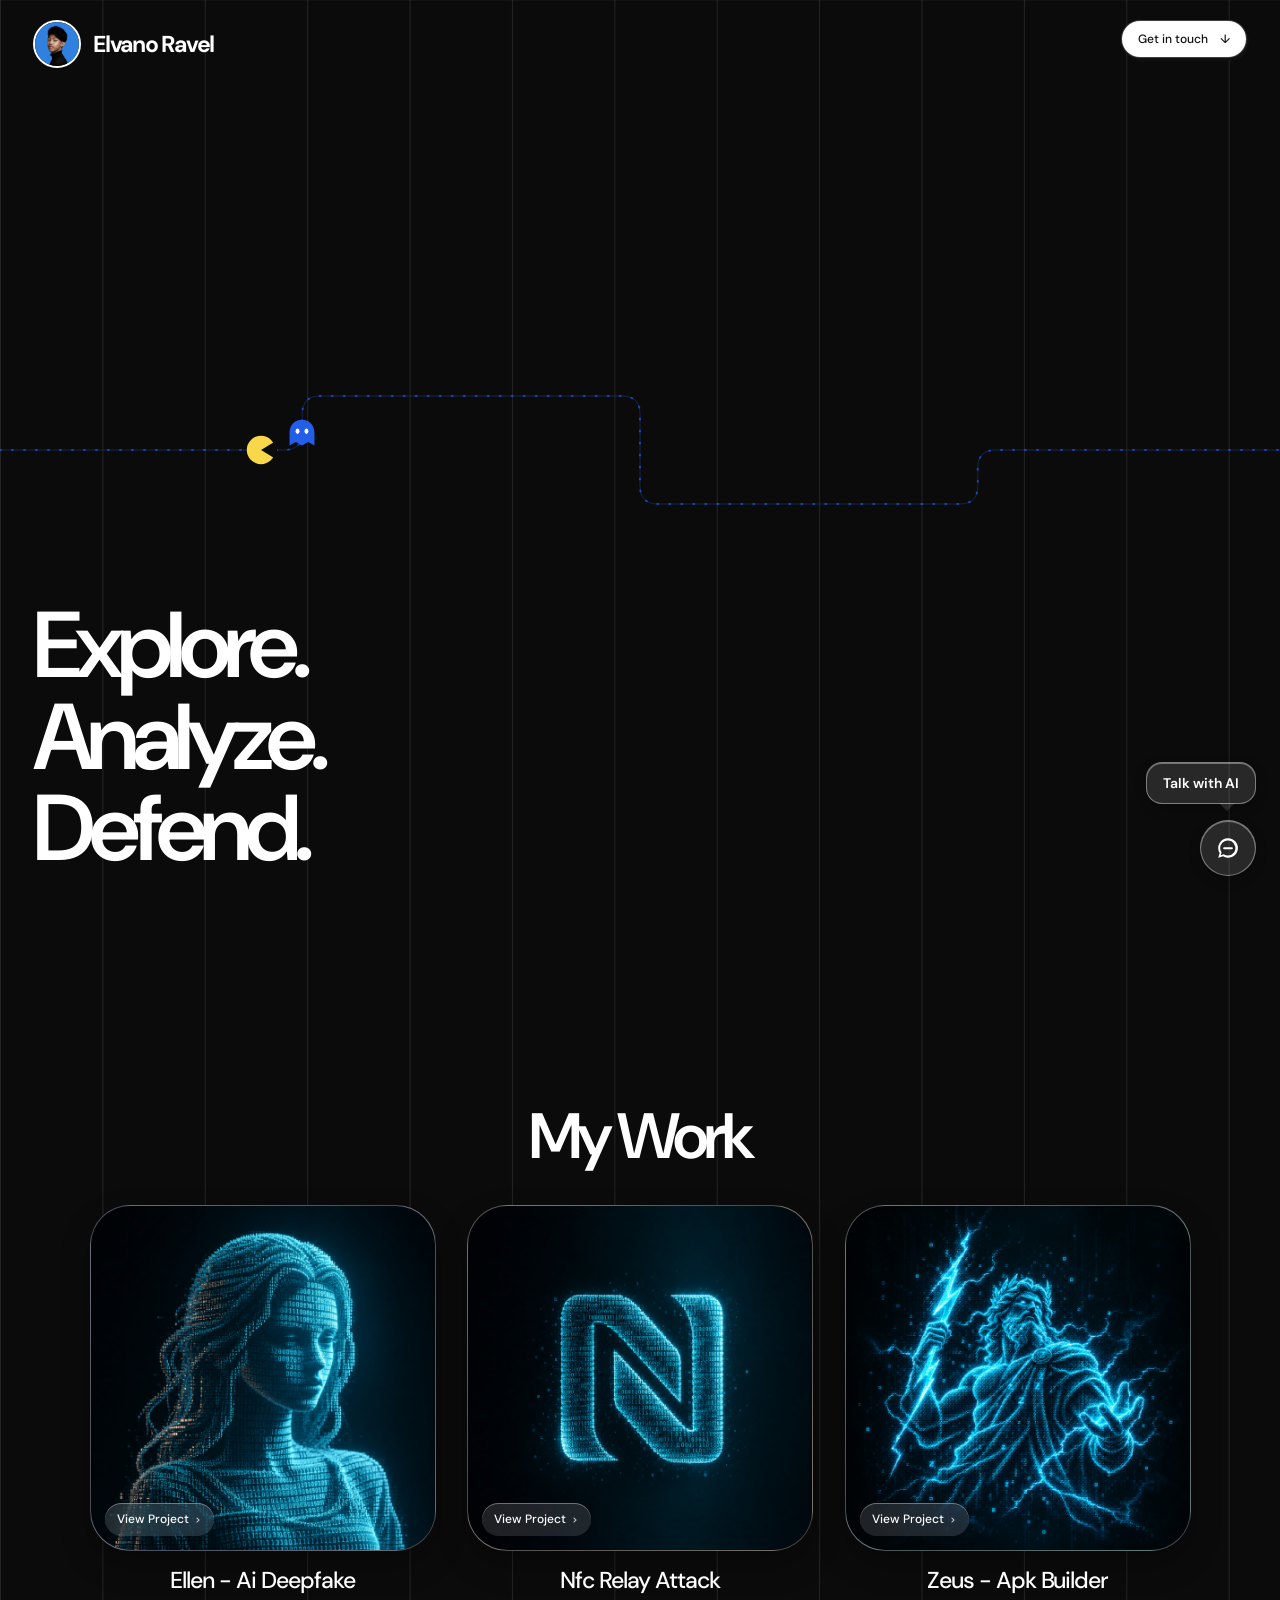
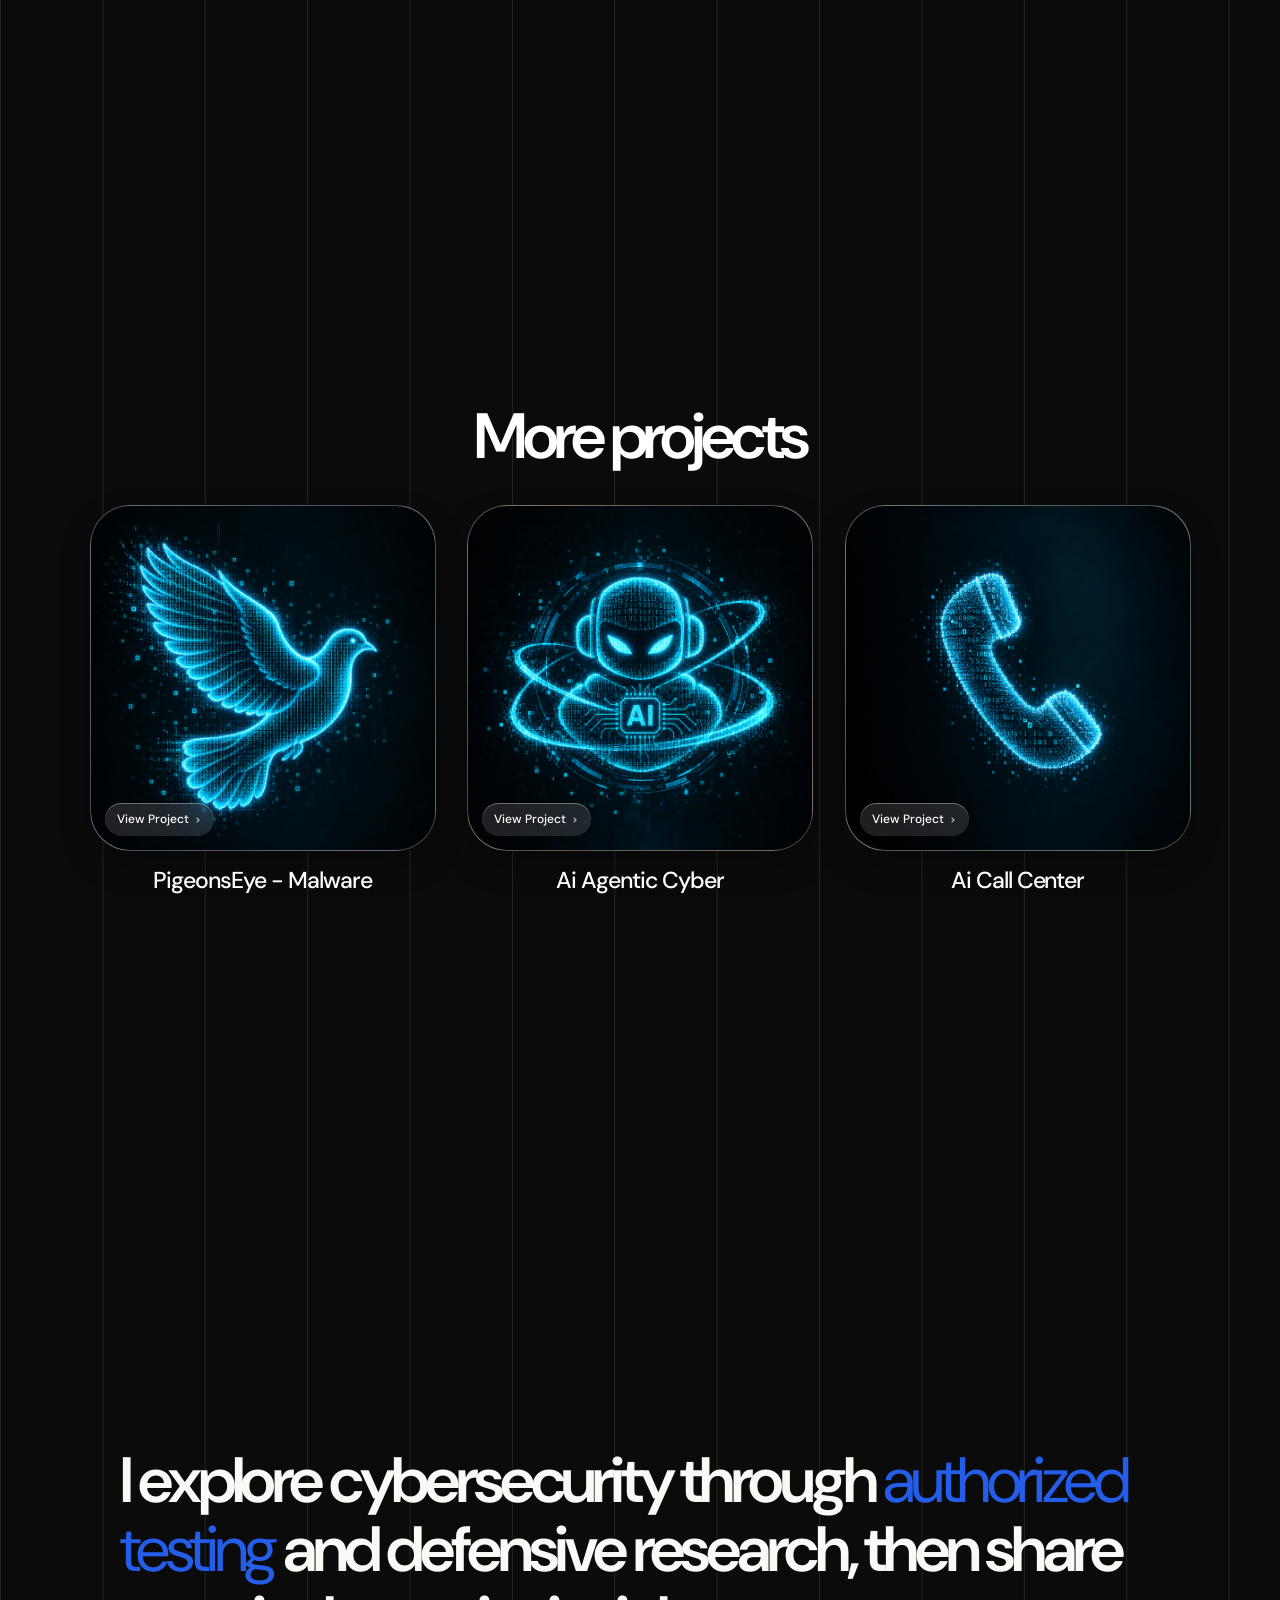
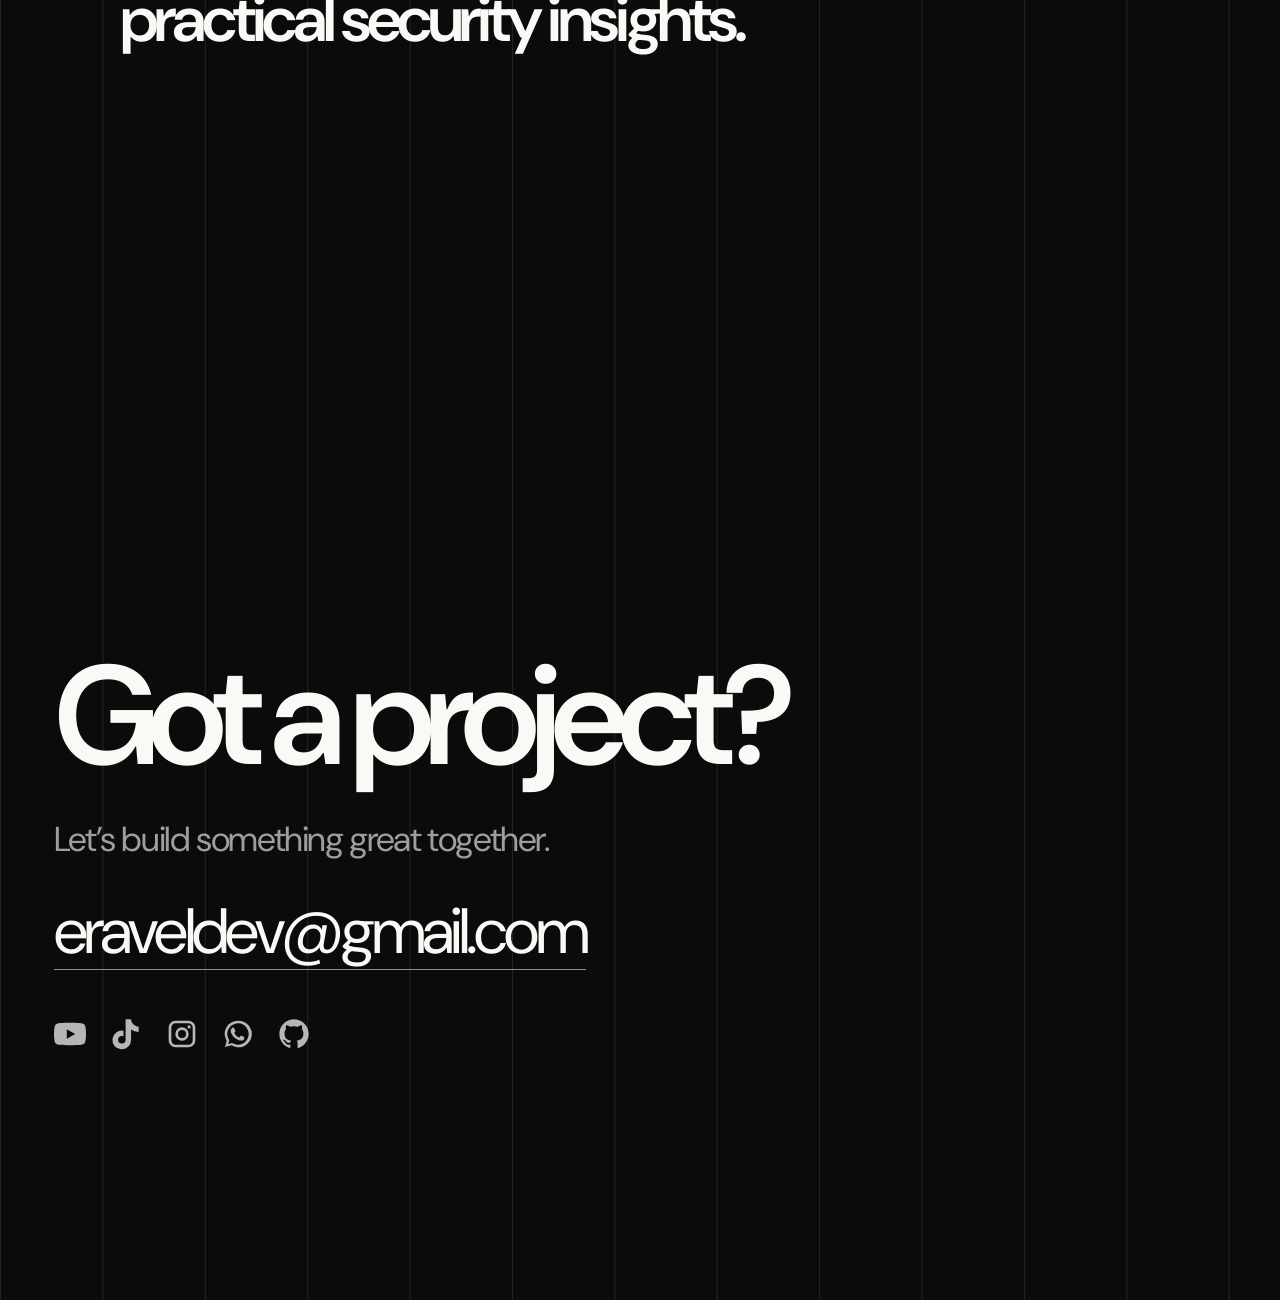
==== commit 96755573: "Fix HTML structure and update profile image" ====
--- a/index.html
+++ b/index.html
@@ -21,7 +21,7 @@
       <section class="hero" aria-labelledby="hero-title" data-chat-theme="blue">
         <header class="site-header">
           <div class="identity">
-            <img class="profile-photo" src="assets/profile.jpg" alt="Elvano Ravel" />
+            <img class="profile-photo" src="assets/profile.png" alt="Elvano Ravel" />
             <div class="wordmark">
               <strong>Elvano Ravel</strong>
             </div>
